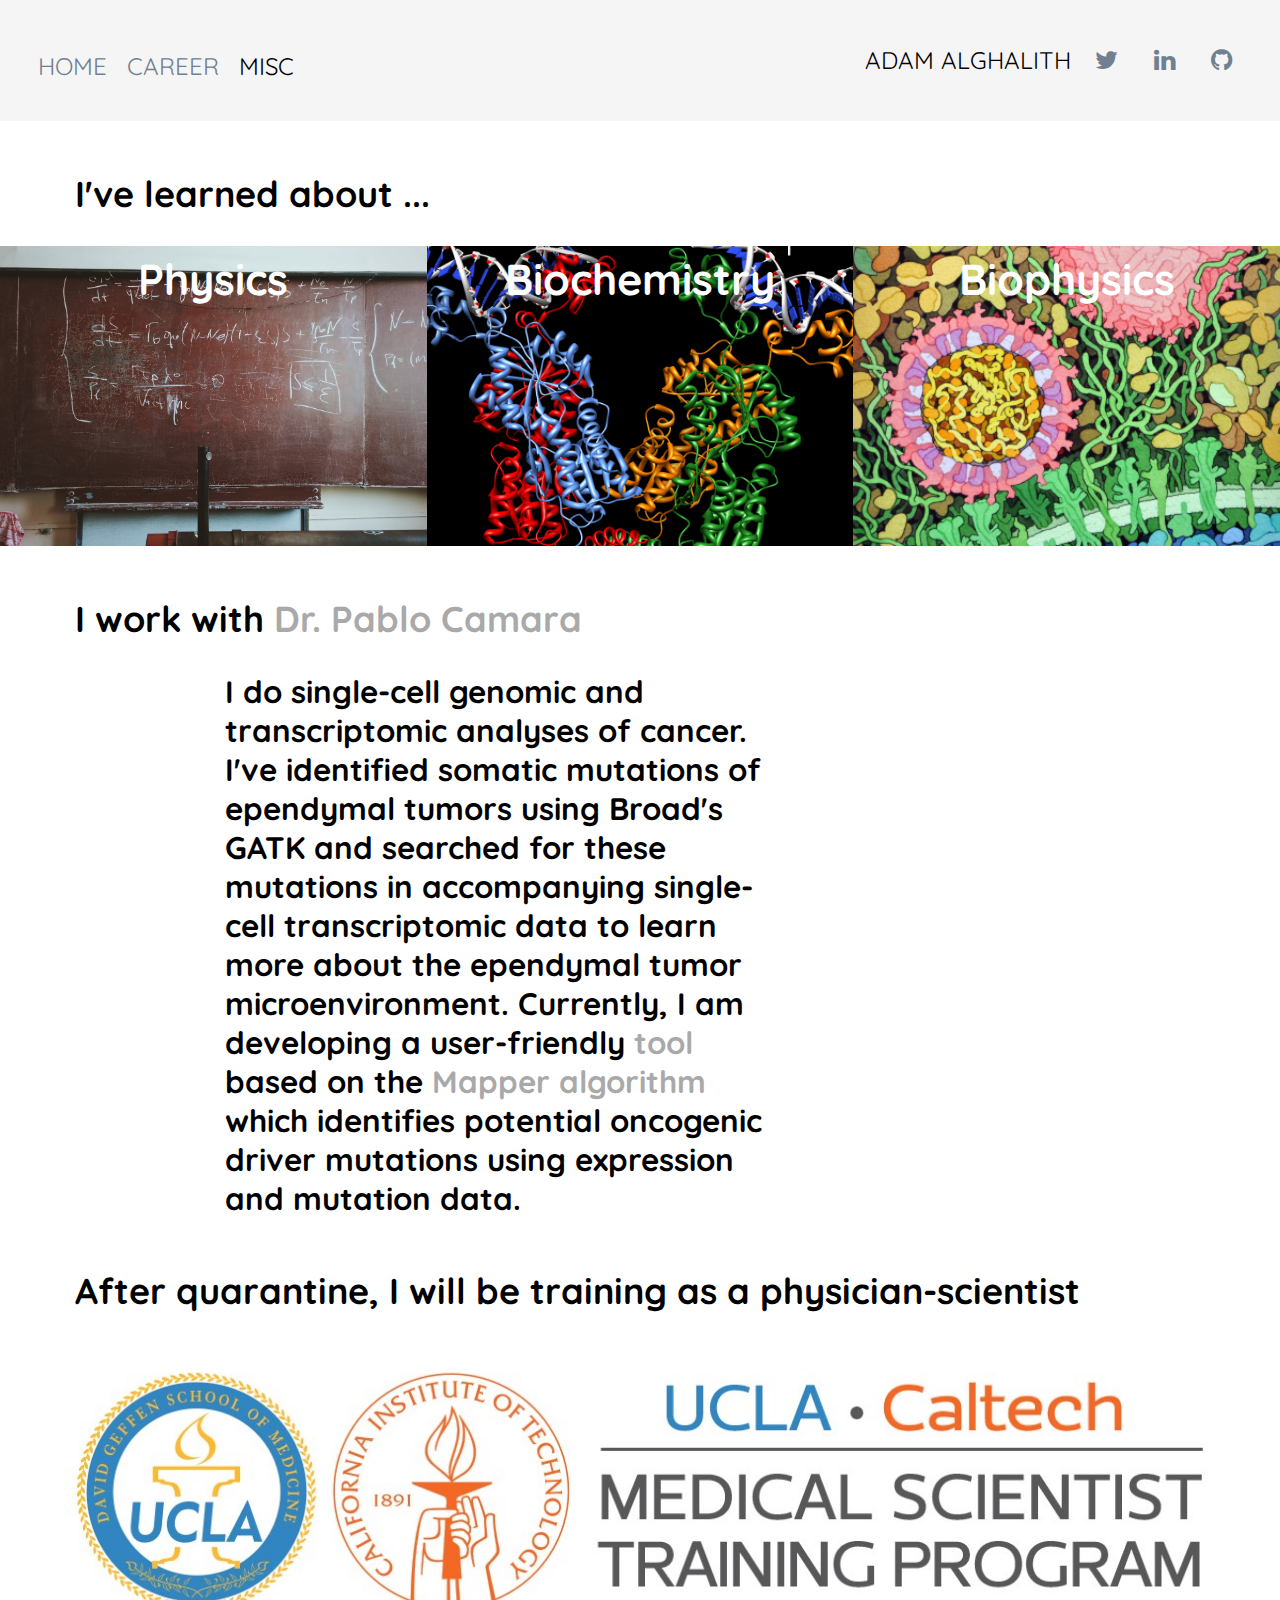
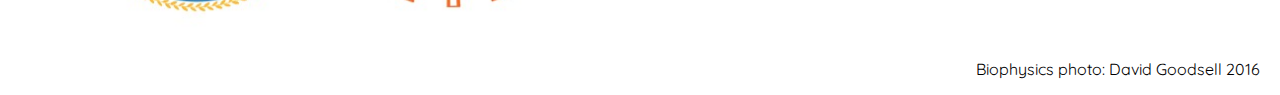
==== Career.html @ 0fc8f869 "first commit" ====
<!DOCTYPE html>
<html>
<head>
    <meta charset='utf-8'/>
    <meta name='viewport' content='width=device-width,initial scale=1'>
    <title>Home</title>
    <link rel='favicon' href='favicon.ico'>
    <link rel='apple-touch-icon' href='apple-touch-icon.png'>
    <link rel='stylesheet' href="https://fonts.googleapis.com/css2?family=Quicksand&display=swap">
    <link rel="stylesheet" href="https://cdnjs.cloudflare.com/ajax/libs/font-awesome/4.7.0/css/font-awesome.min.css">
    <link rel='stylesheet' href='Styles.css'>
    
</head>
<body>
    <div class='container'>
        
        <div class='nav-wrapper'>
            
            <div class='left-side'>
                <div class='nav-link-wrapper'>
                    <a href='index.html'>Home</a>
                </div>
                <div class='nav-link-wrapper'>
                    <a href='Career.html'>Career</a>
                </div>
                <div class='nav-link-wrapper active-nav-link'>
                    <a href='Misc.html'>Misc</a>
                </div>
            </div>
            
            <div class='right-side'>
                <div class='brand'>
                    ADAM ALGHALITH
                    <a class="fa fa-twitter" href='https://twitter.com/AdamAlghalith'>
                    </a>
                    <a class="fa fa-linkedin" href='https://www.linkedin.com/in/adam-alghalith'></a>
                    <i class="fa fa-github"></i>
                </div>    
            </div>
        </div>
    </div>
    
    <div class='Career-sep'>
        <h2>I've learned about ...</h2>
    </div>


    <div class='content-wrapper'>
         <div class='Courses'>
            <div class='Courses-elements'>
                
                <div class="Courses-img-background" style="background-image:url(/assets/Physics.jfif)">
                </div>
        
                <div class='Courses-subjects'>
                    <h2>Physics</h2>
                </div>  
                
                <div class='Courses-names'>
                    <div class="subtitle">
                        <ul>
                            <li>Quantum Mechanics</li>
                            <li>Electricity and Magnetism</li>
                            <li>Classical Mechanics</li>
                            <li>Statistical Mechanics</li>
                            <li>Stellar Astrophysics</li>
                            <li>Data Analysis</li>
                        </ul>
                    </div>
                </div>
        
             </div>
        
            <div class='Courses-elements'>
                
                <div class="Courses-img-background" style="background-image:url(/assets/Lac_Repressor.png)">
                </div>
        
                <div class='Courses-subjects'>
                    <h2>Biochemistry</h2>
                </div>  
                
                <div class='Courses-names'>
                    <div class="subtitle">
                        <ul>
                            <li>CARs & 
                                <a class = 'articles' href='https://www.ncbi.nlm.nih.gov/pmc/articles/PMC5343513/'>CAARs</a> for 
                                
                                <a class='articles' href='https://www.sciencedirect.com/science/article/pii/S095279151930010X'>B cell mediated autoimmune disease</a>
                            </li>
                            <li>
                                <a class='articles' href='https://youtu.be/4eMxqR-zhA0'>Cadherins</a> 
                                
                                & Pemphigus Vulgaris
                            </li>
                            <li>Synthetic Biology</li>
                        </ul>
                    </div>
                </div>
        
             </div>
             
            <div class='Courses-elements'>
                
                <div class="Courses-img-background" style="background-image:url(/assets/Goodsell_Zika.png)">
                </div>
        
                <div class='Courses-subjects'>
                    <h2>Biophysics</h2>
                </div>  
                
                <div class='Courses-names'>
                    <div class="subtitle">
                        <ul>
                            <li>Behavior of Light</li>
                            <li>Models of Photon Detection in Humans</li>
                            <li>Microscopy Techniques</li>
                            <li>
                                <a class='articles' href='https://www.frontiersin.org/articles/10.3389/fimmu.2016.00077/full'>Modeling</a> 
                            
                                B cell population dynamics 
                            </li>
                            <li>Models of polymers </li>
                        </ul>
                    </div>
                </div>
        
             </div>
        
        </div>
    
    </div>
    
    <div class='Career-sep'>
        <h2>I work with <a href='https://camara-lab.org/'>Dr. Pablo Camara</a> 
        </h2>
        <h3 style='text-align:left;padding-left:150px;padding-right:500px;font-size:1.3em'>
            I do single-cell genomic and transcriptomic analyses of cancer. I've identified somatic mutations of ependymal tumors using Broad's GATK and searched for these mutations in accompanying single-cell transcriptomic data to learn more about the ependymal tumor microenvironment. Currently, I am developing a user-friendly 
            
            <a href='/assets/TDA-TCGA-CamaraLab.pdf'>tool</a> 

            based on the 
            
            <a href='/assets/Mapper-Carlsson-Singh.pdf'>Mapper algorithm </a>
            
            which identifies potential oncogenic driver mutations using expression and mutation data.
        </h3>
    
    </div>
    
    <div class='Career-sep'>
        <h2>After quarantine, I will be training as a physician-scientist</h2>
    </div>
    
    <div class='MSTP'>
        <div class="MSTP-img" style="background-image:url(/assets/UCLA_Caltech.jfif)">
        
        </div>
    
    </div>
    
</body> 

<script>
    const subjects = document.querySelectorAll('.Courses-elements');

    subjects.forEach(subject => {
        subject.addEventListener('mouseover', () => {
        subject.childNodes[1].classList.add('image-blur');
        });

    subject.addEventListener('mouseout', () => {
        subject.childNodes[1].classList.remove('image-blur');
        });
    });
</script>
    
<div class='footer'>
    <p style='padding-right:20px;'>Biophysics photo: David Goodsell 2016</p>
</div>

    
</html>
---- Styles.css ----
/*//////// ALL /////////*/
body {
    margin: 0px;
    font-family: 'Quicksand', sans-serif;
}

.container {
    display: grid;
    grid-template-columns: 1fr;
    background-color: whitesmoke;
}


/*//////// NAVIGATION /////////*/
.nav-wrapper {
    display: flex;
    justify-content: space-between;
    padding: 38px;
}

.left-side {
    display: flex;
    align-items: center;
}

.nav-wrapper > .left-side > div {
    margin-right: 20px;
    font-size: 1.5em;
    text-transform: uppercase;
}

.nav-link-wrapper {
    height: 20px;
}

.nav-link-wrapper a {
    color: slategrey;
    text-decoration: none;
}

.nav-link-wrapper:hover {
    color:black ;
}

.active-nav-link {
    color: black;
}

.active-nav-link a {
    color:black !important;
}


/*//////// BRANDING /////////*/
.right-side {
    display:inline-flex;
}

.brand {
    font-size: 1.5em;
}

.fa {
    padding: 10px;
    font-size: 25px;
    width: 30px;
    text-align: right;
    text-decoration: none;
    border-radius: 50%;

}

.fa:hover {
    opacity: 0.8;
}

.fa-linkedin {
    color: slategrey;
}

.fa-twitter {
    color: slategrey;
}

.fa-github {
    color: slategrey;
}


/*//////// HOME /////////*/
.about-me {
    display: grid;
    grid-template-columns: 1fr 1fr;
    padding-left: 250px;
    padding-right: 250px;
}

.about-me-text {
    display: flex;
    flex-direction: column;
    align-items: center;
    justify-content: center;
    font-size: 1.2em;
}

.about-me-image {
    background-size:cover;
    background-position:center;
    width: 100%;
    height: 500px;
}


/*//////// CAREER /////////*/
.Courses {
    display: grid;
    grid-template-columns: 1fr 1fr 1fr;
}

.Courses-elements {
    position: relative;
}

.Courses-img-background {
    background-size: cover;
    background-position: center;
    background-repeat: no-repeat;
    height: 300px;
    width: 100%;
}

.Courses-subjects {
    position: absolute;
    top: -30px;
    display: flex;
    flex-direction: column;
    justify-content: center;
    align-items: center;
    color: White;
    width: 100%;
    font-size: 1.8em;
}

.Courses-names {
    position: absolute;
    top:0;
    display: flex;
    flex-direction: column;
    justify-content: center;
    align-items: center;
    height: 100%;
    width: 100%;
    color: white;
}

ul {
    display: table;
    margin: 0 auto;
    list-style: none;
}

.articles {
    text-decoration: none;
    color: transparent;
    transition: 0.5s;
}

a {
    text-decoration: none;
    color: darkgray
}

a:hover {
    transition: 0.5s;
    color: black;
}

.subtitle {
    font-size: 1.5em;
}

.Courses-names .subtitle {
    transition: 0.5s;
    color: transparent;
    font-weight: 400;
    width: 100%;
}

.Courses-names:hover .subtitle {
    color: White;
    display: flex;
    flex-direction: column;
    font-weight: 400;
    width: 100%;
}

.Courses-names:hover .articles {
    color:grey;
}

.Career-sep {
    margin-left: 75px;
    margin-top: 50px;
    font-size: 1.5em;
}

.image-blur {
    transition: 0.5s;
    filter: brightness(20%);
}

.MSTP {
    display: grid;
    grid-template-columns: 1fr;
}

.MSTP-img {
    background-size: contain;
    background-position: center;
    background-repeat: no-repeat;
    height: 300px;
    width: 100%;
}


/*//////// CAREER /////////*/
.Misc-wrapper {
    display: grid;
    grid-template-columns: 1fr 1fr;
    text-align: center;
    align-items: center;
    height: 500px;
    padding-right: 100px;
    padding-left: 100px;
}

.Misc-topic {
    font-size: 10em;
    font-family: 'Big Shoulders Text', cursive;
}

.Misc-text {
    display: flex;
    flex-direction: column;
    justify-content: center;
    align-items: center;
    text-align: left;
    height: 100%;
    font-size: 2em;
}





/*//////// FOOTER /////////*/

.footer {
    position:relative;
    text-align:right;
    width: 100%;
    display: grid;
    grid-template-columns: 1fr;
}
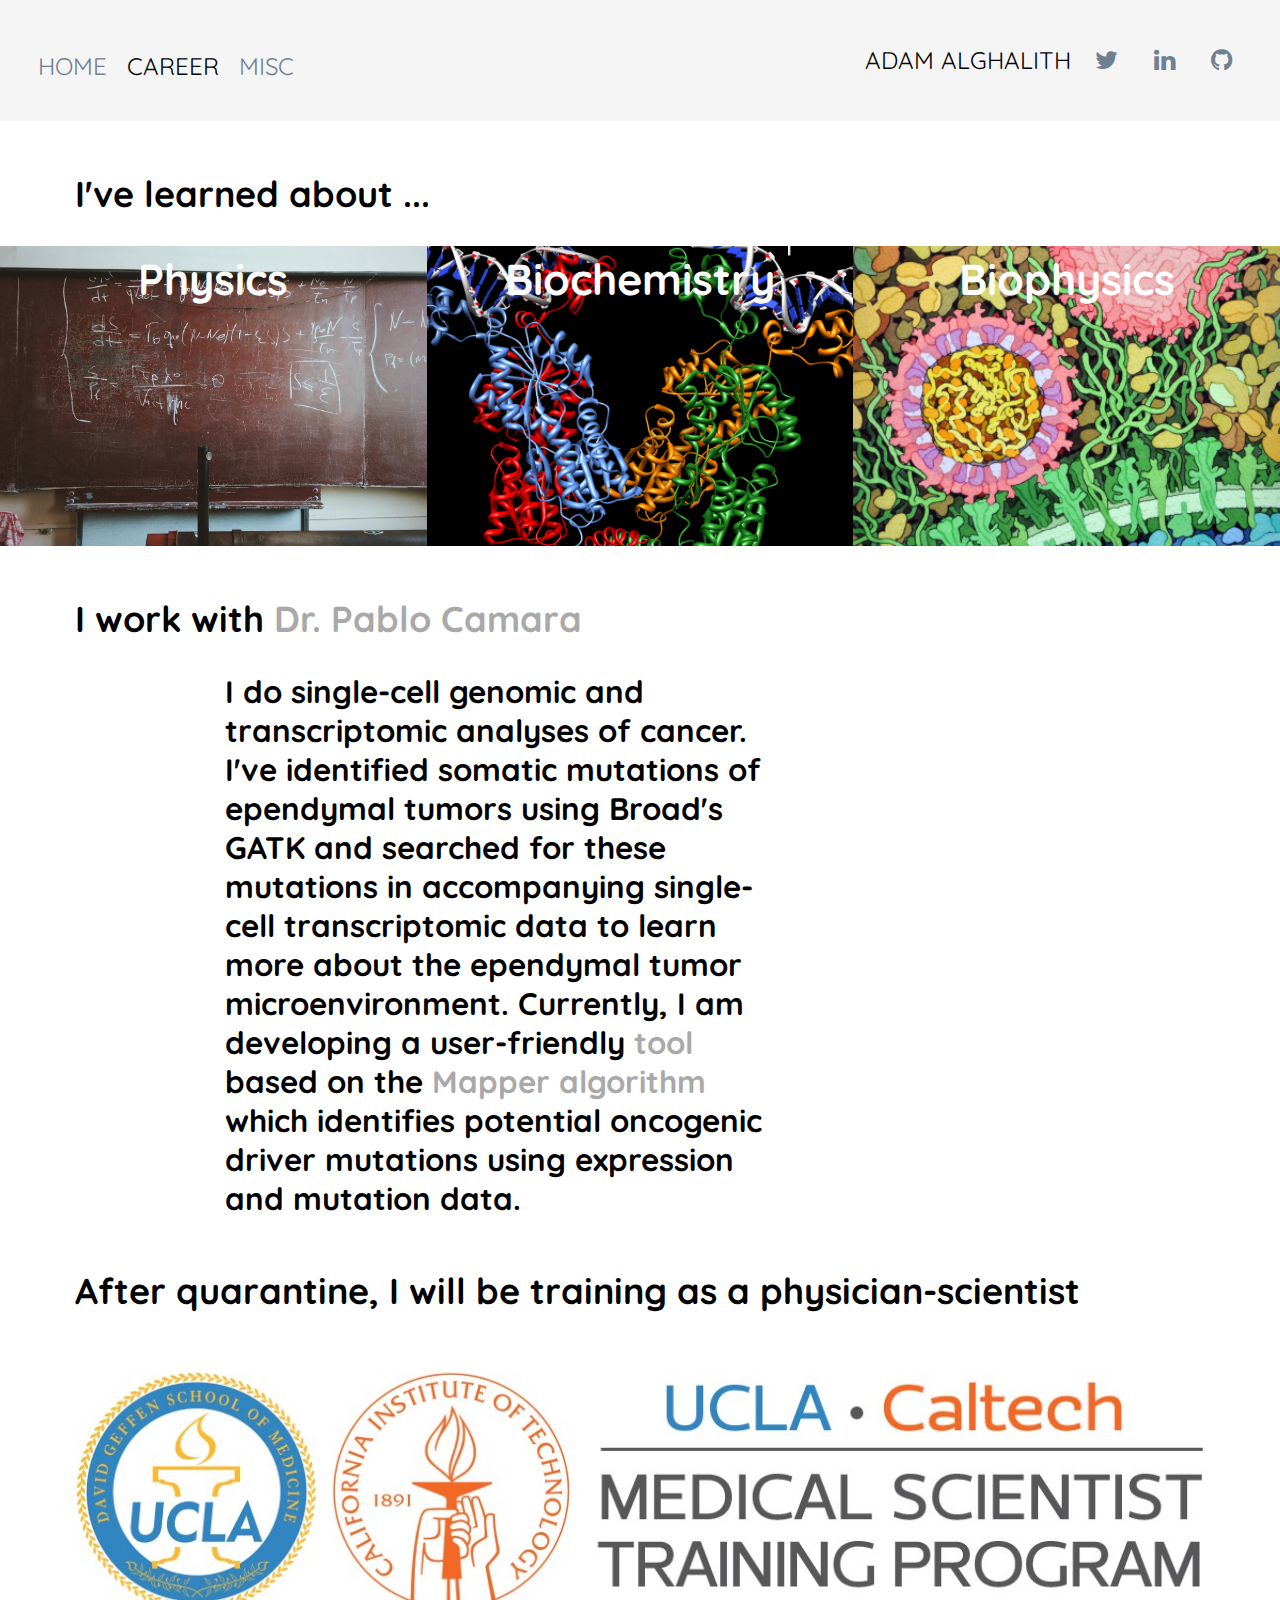
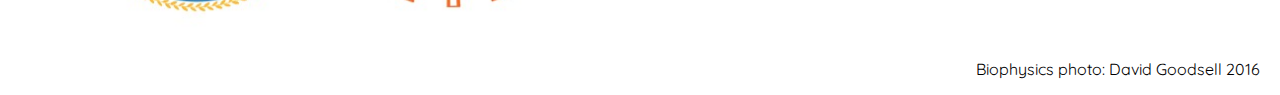
==== commit 7a7d5eb5: "update assets" ====
--- a/Career.html
+++ b/Career.html
@@ -20,10 +20,10 @@
                 <div class='nav-link-wrapper'>
                     <a href='index.html'>Home</a>
                 </div>
-                <div class='nav-link-wrapper'>
+                <div class='nav-link-wrapper active-nav-link'>
                     <a href='Career.html'>Career</a>
                 </div>
-                <div class='nav-link-wrapper active-nav-link'>
+                <div class='nav-link-wrapper'>
                     <a href='Misc.html'>Misc</a>
                 </div>
             </div>
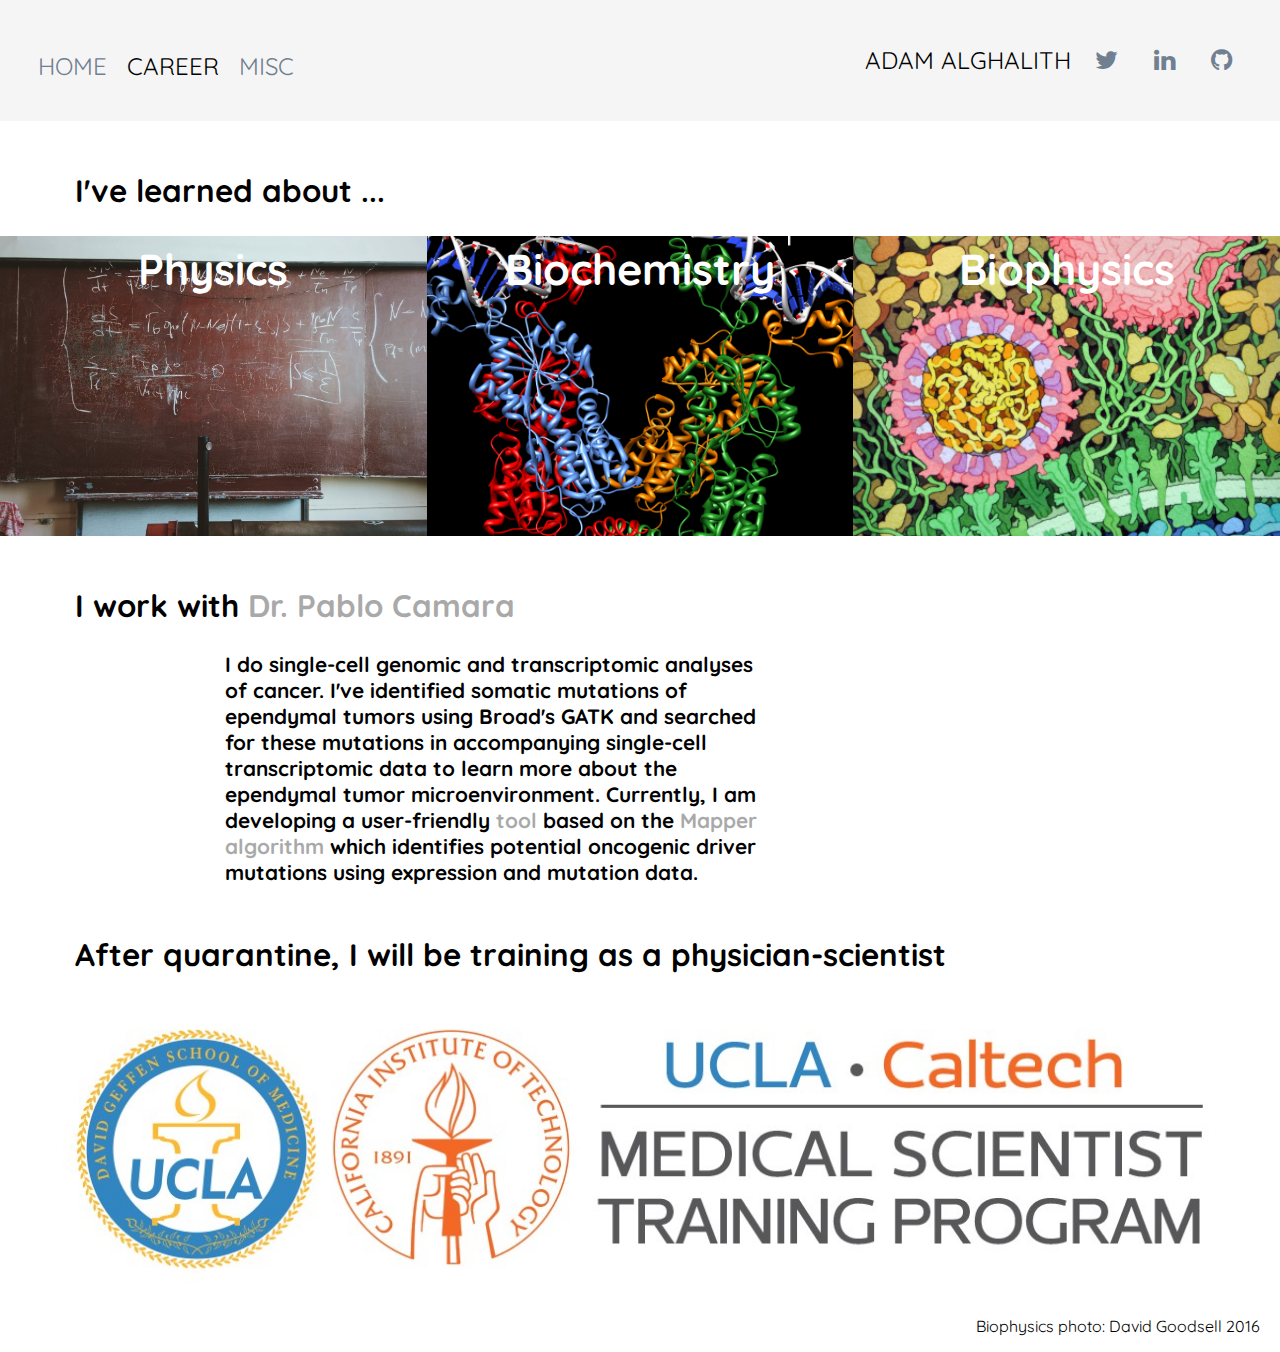
==== commit 8fc848d1: "favicon" ====
--- a/Career.html
+++ b/Career.html
@@ -3,9 +3,15 @@
 <head>
     <meta charset='utf-8'/>
     <meta name='viewport' content='width=device-width,initial scale=1'>
-    <title>Home</title>
-    <link rel='favicon' href='favicon.ico'>
-    <link rel='apple-touch-icon' href='apple-touch-icon.png'>
+    <meta name="msapplication-TileColor" content="#2d89ef">
+    <meta name="theme-color" content="#ffffff">
+    <title>Adam Alghalith | Career</title>
+    <link rel='favicon' href='/assets/favicon.ico'>
+    <link rel='apple-touch-icon' sizes='120x120' href='/assets/apple-touch-icon.png'>
+    <link rel="icon" type="image/png" sizes="32x32" href="assets/favicon-32x32.png">
+    <link rel="icon" type="image/png" sizes="16x16" href="assets/favicon-16x16.png">
+    <link rel="manifest" href="assets/site.webmanifest">
+    <link rel="mask-icon" href="assets/safari-pinned-tab.svg" color="#5bbad5">
     <link rel='stylesheet' href="https://fonts.googleapis.com/css2?family=Quicksand&display=swap">
     <link rel="stylesheet" href="https://cdnjs.cloudflare.com/ajax/libs/font-awesome/4.7.0/css/font-awesome.min.css">
     <link rel='stylesheet' href='Styles.css'>
@@ -134,7 +140,7 @@
     <div class='Career-sep'>
         <h2>I work with <a href='https://camara-lab.org/'>Dr. Pablo Camara</a> 
         </h2>
-        <h3 style='text-align:left;padding-left:150px;padding-right:500px;font-size:1.3em'>
+        <h3 style='text-align:left;padding-left:150px;padding-right:500px;font-size:1em'>
             I do single-cell genomic and transcriptomic analyses of cancer. I've identified somatic mutations of ependymal tumors using Broad's GATK and searched for these mutations in accompanying single-cell transcriptomic data to learn more about the ependymal tumor microenvironment. Currently, I am developing a user-friendly 
             
             <a href='/assets/TDA-TCGA-CamaraLab.pdf'>tool</a> 
--- a/Styles.css
+++ b/Styles.css
@@ -176,7 +176,7 @@
 }
 
 .subtitle {
-    font-size: 1.5em;
+    font-size: 1.4em;
 }
 
 .Courses-names .subtitle {
@@ -201,7 +201,7 @@
 .Career-sep {
     margin-left: 75px;
     margin-top: 50px;
-    font-size: 1.5em;
+    font-size: 1.3em;
 }
 
 .image-blur {
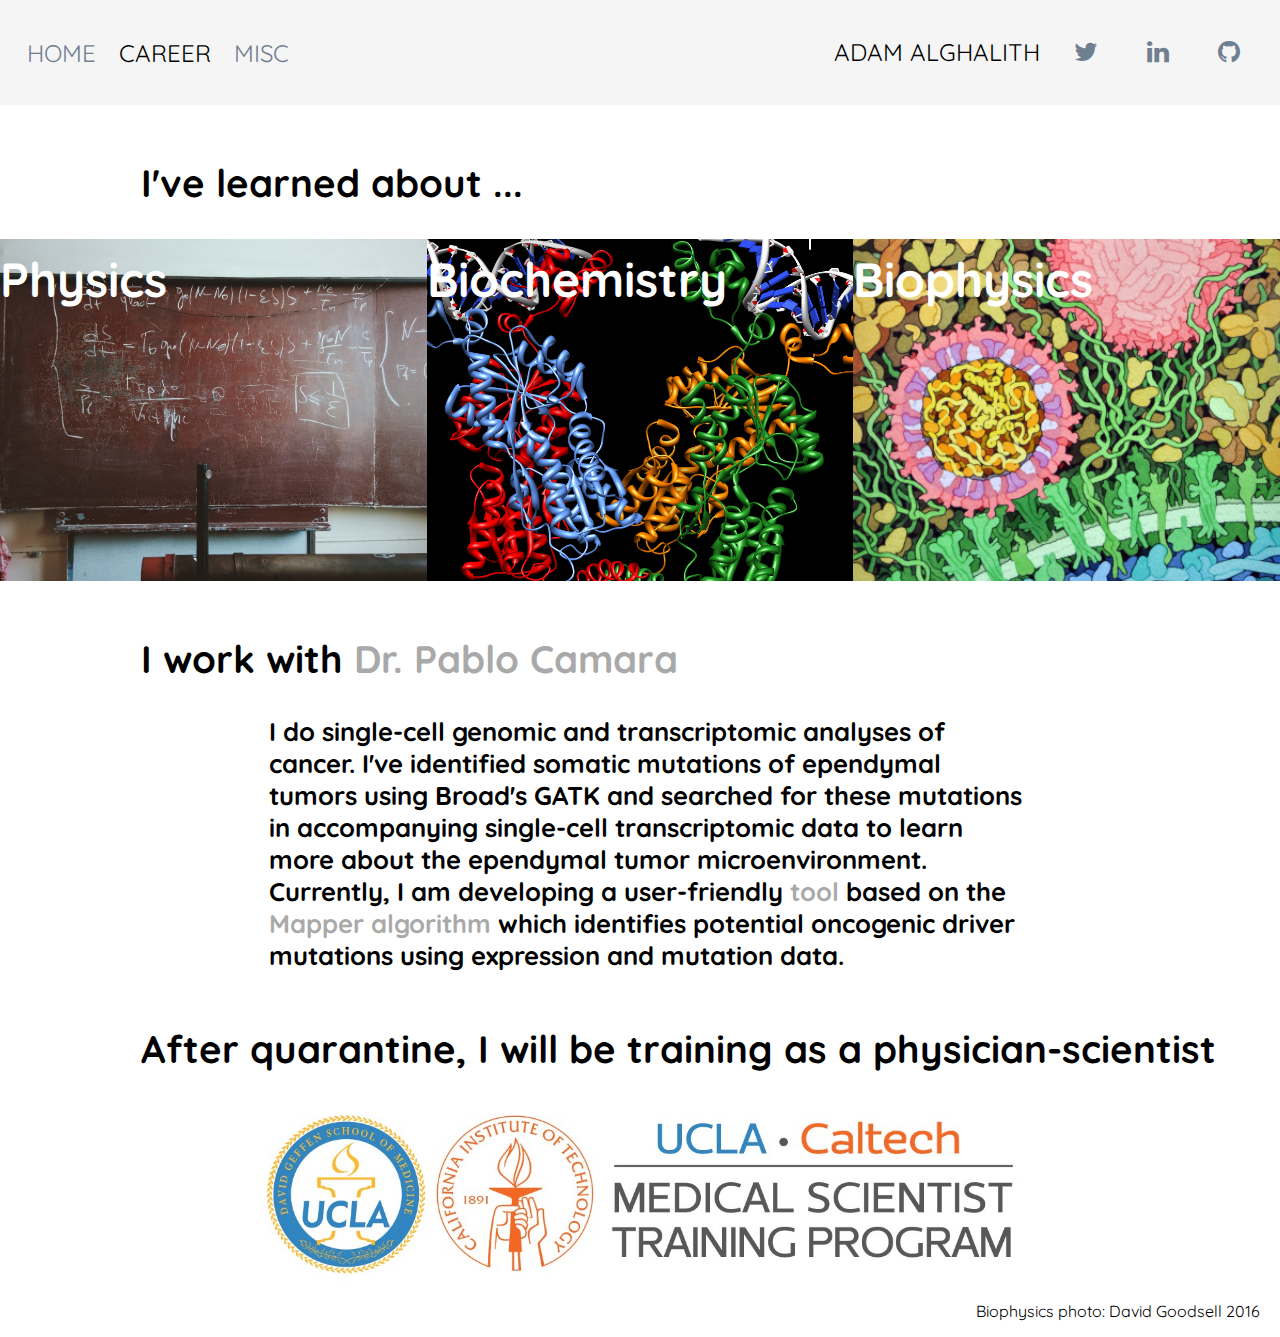
==== commit 3253713b: "scaling" ====
--- a/Career.html
+++ b/Career.html
@@ -2,7 +2,7 @@
 <html>
 <head>
     <meta charset='utf-8'/>
-    <meta name='viewport' content='width=device-width,initial scale=1'>
+    <meta name='viewport' content='width=device-width,initial scale=1,maximum-scale=1,user-scalable=0'>
     <meta name="msapplication-TileColor" content="#2d89ef">
     <meta name="theme-color" content="#ffffff">
     <title>Adam Alghalith | Career</title>
@@ -140,7 +140,7 @@
     <div class='Career-sep'>
         <h2>I work with <a href='https://camara-lab.org/'>Dr. Pablo Camara</a> 
         </h2>
-        <h3 style='text-align:left;padding-left:150px;padding-right:500px;font-size:1em'>
+        <h3 class='Lab-desc'>
             I do single-cell genomic and transcriptomic analyses of cancer. I've identified somatic mutations of ependymal tumors using Broad's GATK and searched for these mutations in accompanying single-cell transcriptomic data to learn more about the ependymal tumor microenvironment. Currently, I am developing a user-friendly 
             
             <a href='/assets/TDA-TCGA-CamaraLab.pdf'>tool</a> 
--- a/Styles.css
+++ b/Styles.css
@@ -15,7 +15,7 @@
 .nav-wrapper {
     display: flex;
     justify-content: space-between;
-    padding: 38px;
+    padding: 3vh;
 }
 
 .left-side {
@@ -24,13 +24,13 @@
 }
 
 .nav-wrapper > .left-side > div {
-    margin-right: 20px;
-    font-size: 1.5em;
+    margin-right: 1.8vw;
+    font-size: min(max(0.5em,2vw),1.5em);
     text-transform: uppercase;
 }
 
 .nav-link-wrapper {
-    height: 20px;
+    
 }
 
 .nav-link-wrapper a {
@@ -57,13 +57,13 @@
 }
 
 .brand {
-    font-size: 1.5em;
+    font-size: min(max(0.5em,2vw),1.5em);
 }
 
 .fa {
-    padding: 10px;
-    font-size: 25px;
-    width: 30px;
+    padding: 1vw;
+    font-size: min(max(0.5em,2vw),1.5em);
+    width: 3vw;
     text-align: right;
     text-decoration: none;
     border-radius: 50%;
@@ -91,8 +91,8 @@
 .about-me {
     display: grid;
     grid-template-columns: 1fr 1fr;
-    padding-left: 250px;
-    padding-right: 250px;
+    padding-left: 10vw;
+    padding-right: 10vw;
 }
 
 .about-me-text {
@@ -100,14 +100,14 @@
     flex-direction: column;
     align-items: center;
     justify-content: center;
-    font-size: 1.2em;
+    font-size: min(max(0.8em,1vw),2em);
 }
 
 .about-me-image {
     background-size:cover;
     background-position:center;
     width: 100%;
-    height: 500px;
+    height: 50vh;
 }
 
 
@@ -125,7 +125,7 @@
     background-size: cover;
     background-position: center;
     background-repeat: no-repeat;
-    height: 300px;
+    height: 38vh;
     width: 100%;
 }
 
@@ -135,10 +135,10 @@
     display: flex;
     flex-direction: column;
     justify-content: center;
-    align-items: center;
+    align-items: flex-start;
     color: White;
     width: 100%;
-    font-size: 1.8em;
+    font-size: min(max(0.5em,3vw),2em);
 }
 
 .Courses-names {
@@ -148,10 +148,10 @@
     flex-direction: column;
     justify-content: center;
     align-items: center;
+    color: White;
     height: 100%;
     width: 100%;
-    color: white;
-}
+    font-size: min(max(0.2em,1.5vw),1em);}
 
 ul {
     display: table;
@@ -199,14 +199,22 @@
 }
 
 .Career-sep {
-    margin-left: 75px;
-    margin-top: 50px;
+    margin-left: 11vw;
+    margin-top: 6vh;
     font-size: 1.3em;
+    font-size: min(max(0.5em,2.5vw),1.6em);
 }
 
 .image-blur {
     transition: 0.5s;
     filter: brightness(20%);
+}
+
+.Lab-desc {
+    text-align: left;
+    padding-left: 10vw;
+    padding-right: 20vw;
+    font-size: min(max(1em,2vw),1.2em);
 }
 
 .MSTP {
@@ -218,7 +226,7 @@
     background-size: contain;
     background-position: center;
     background-repeat: no-repeat;
-    height: 300px;
+    height: 20vh;
     width: 100%;
 }
 
@@ -229,13 +237,13 @@
     grid-template-columns: 1fr 1fr;
     text-align: center;
     align-items: center;
-    height: 500px;
-    padding-right: 100px;
-    padding-left: 100px;
+    min-height: 25vw;
+    padding-right: 10vw;
+    padding-left: 10vw;
 }
 
 .Misc-topic {
-    font-size: 10em;
+    font-size: min(max(4em,4vw),6em);
     font-family: 'Big Shoulders Text', cursive;
 }
 
@@ -246,12 +254,8 @@
     align-items: center;
     text-align: left;
     height: 100%;
-    font-size: 2em;
-}
-
-
-
-
+    font-size: min(max(1em,2vw),2em)
+}
 
 /*//////// FOOTER /////////*/
 
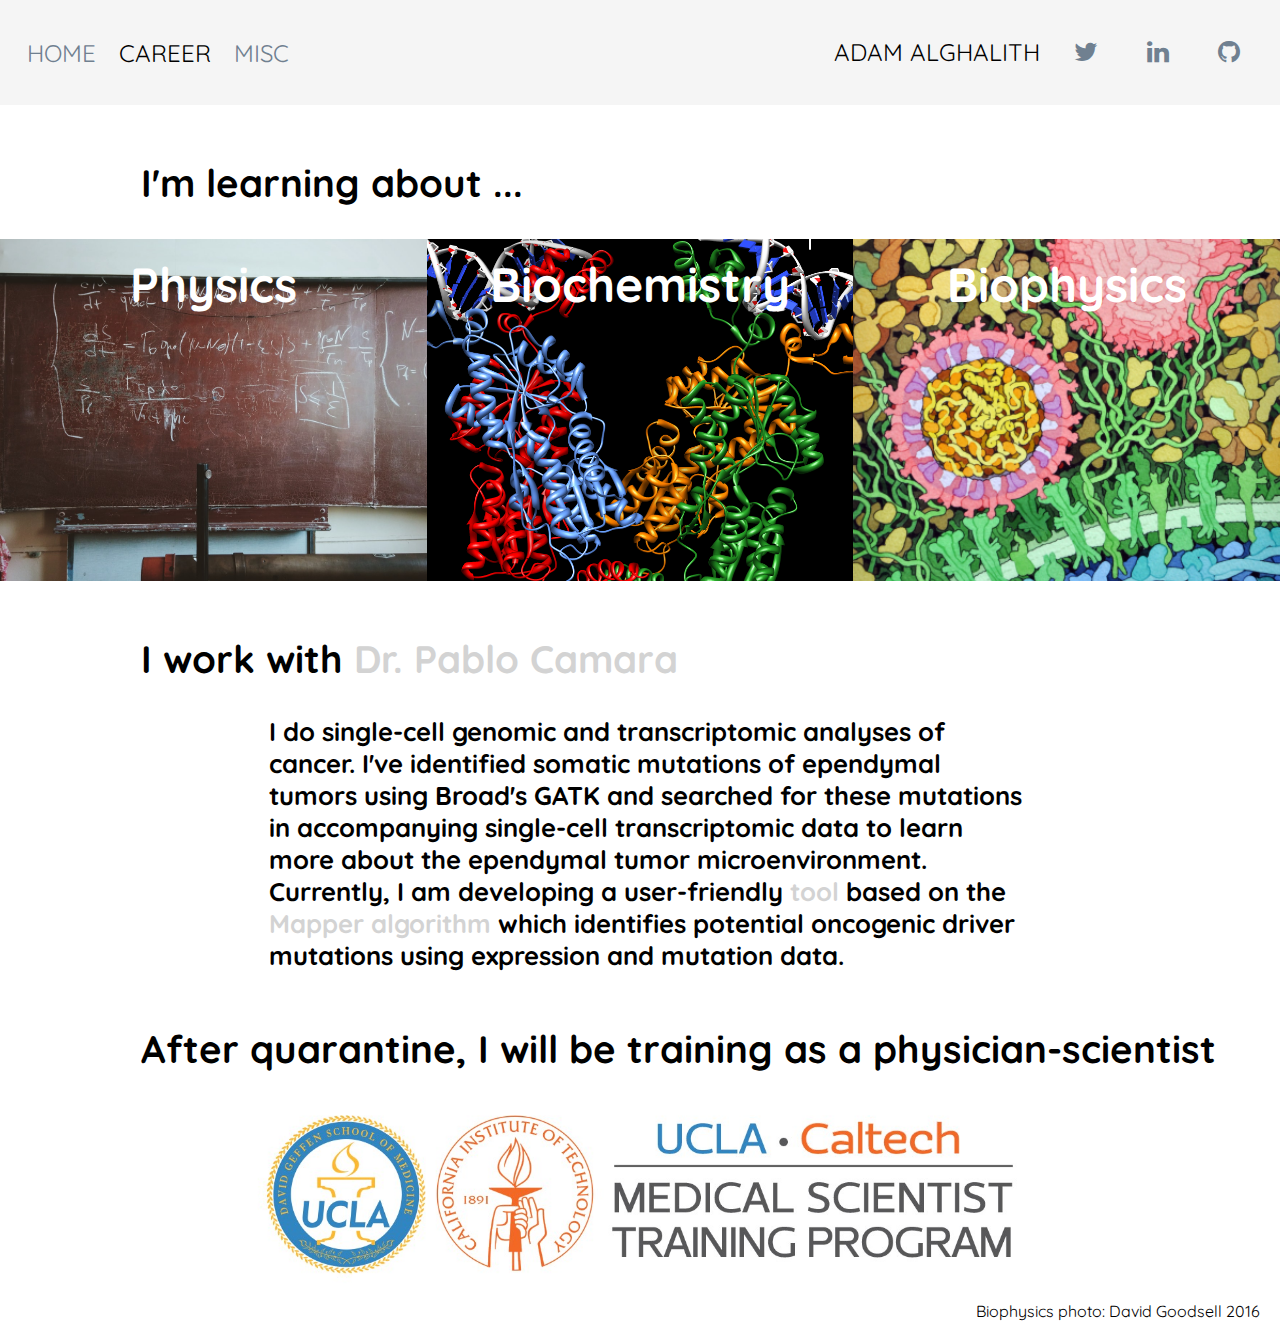
==== commit 184d28b0: "rescale tall phones" ====
--- a/Career.html
+++ b/Career.html
@@ -47,7 +47,7 @@
     </div>
     
     <div class='Career-sep'>
-        <h2>I've learned about ...</h2>
+        <h2>I'm learning about ...</h2>
     </div>
 
 
--- a/Styles.css
+++ b/Styles.css
@@ -25,7 +25,7 @@
 
 .nav-wrapper > .left-side > div {
     margin-right: 1.8vw;
-    font-size: min(max(0.5em,2vw),1.5em);
+    font-size: min(max(0.7em,2vw),1.5em);
     text-transform: uppercase;
 }
 
@@ -57,12 +57,12 @@
 }
 
 .brand {
-    font-size: min(max(0.5em,2vw),1.5em);
+    font-size: min(max(0.7em,2vw),1.5em);
 }
 
 .fa {
     padding: 1vw;
-    font-size: min(max(0.5em,2vw),1.5em);
+    font-size: min(max(0.7em,2vw),1.5em);
     width: 3vw;
     text-align: right;
     text-decoration: none;
@@ -100,14 +100,14 @@
     flex-direction: column;
     align-items: center;
     justify-content: center;
-    font-size: min(max(0.8em,1vw),2em);
+    font-size: min(max(0.9em,1vw),1.5vw);
 }
 
 .about-me-image {
     background-size:cover;
     background-position:center;
     width: 100%;
-    height: 50vh;
+    height: 43vh;
 }
 
 
@@ -131,11 +131,8 @@
 
 .Courses-subjects {
     position: absolute;
-    top: -30px;
-    display: flex;
-    flex-direction: column;
-    justify-content: center;
-    align-items: flex-start;
+    text-align: center;
+    top: -2.8vh;
     color: White;
     width: 100%;
     font-size: min(max(0.5em,3vw),2em);
@@ -167,7 +164,7 @@
 
 a {
     text-decoration: none;
-    color: darkgray
+    color: lightgray;
 }
 
 a:hover {
@@ -243,7 +240,8 @@
 }
 
 .Misc-topic {
-    font-size: min(max(4em,4vw),6em);
+    font-size: min(max(2em,10vw),8vw);
+    font-size: alc(2em + 2.5vw);
     font-family: 'Big Shoulders Text', cursive;
 }
 
